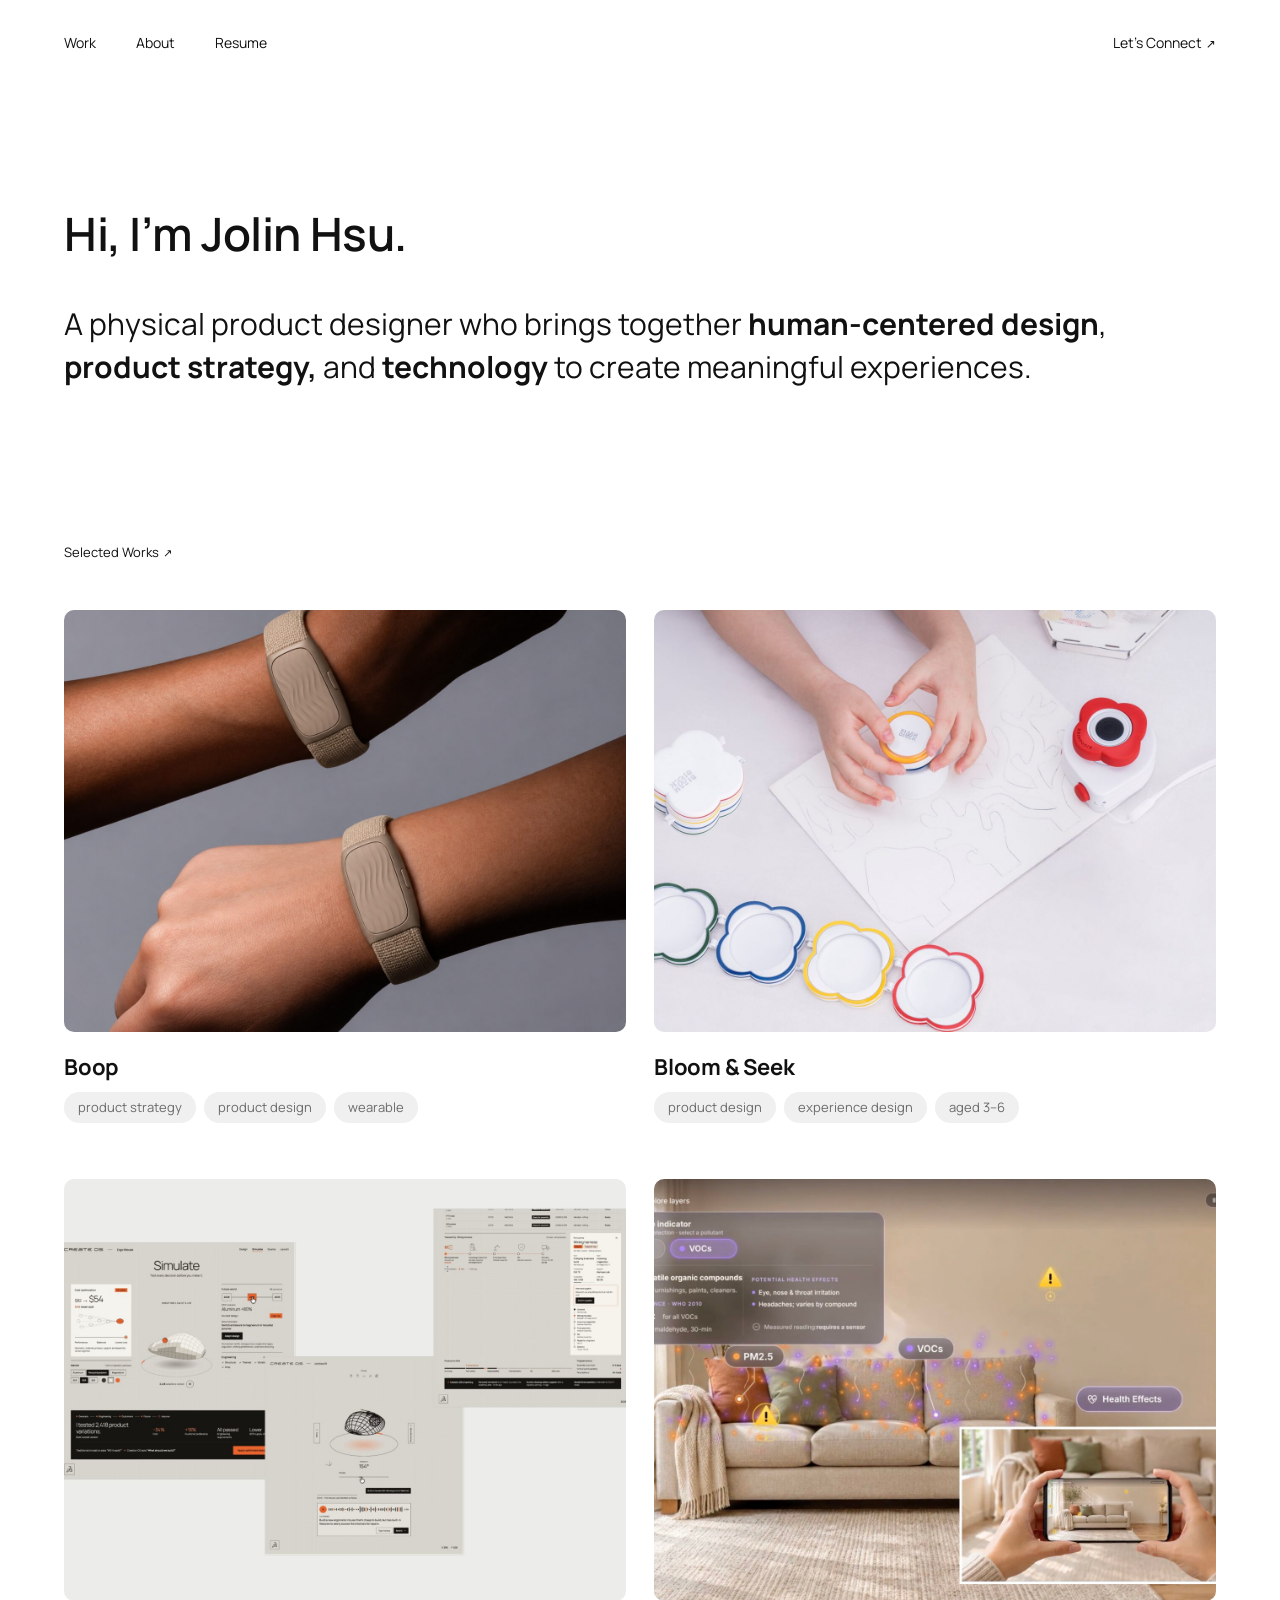
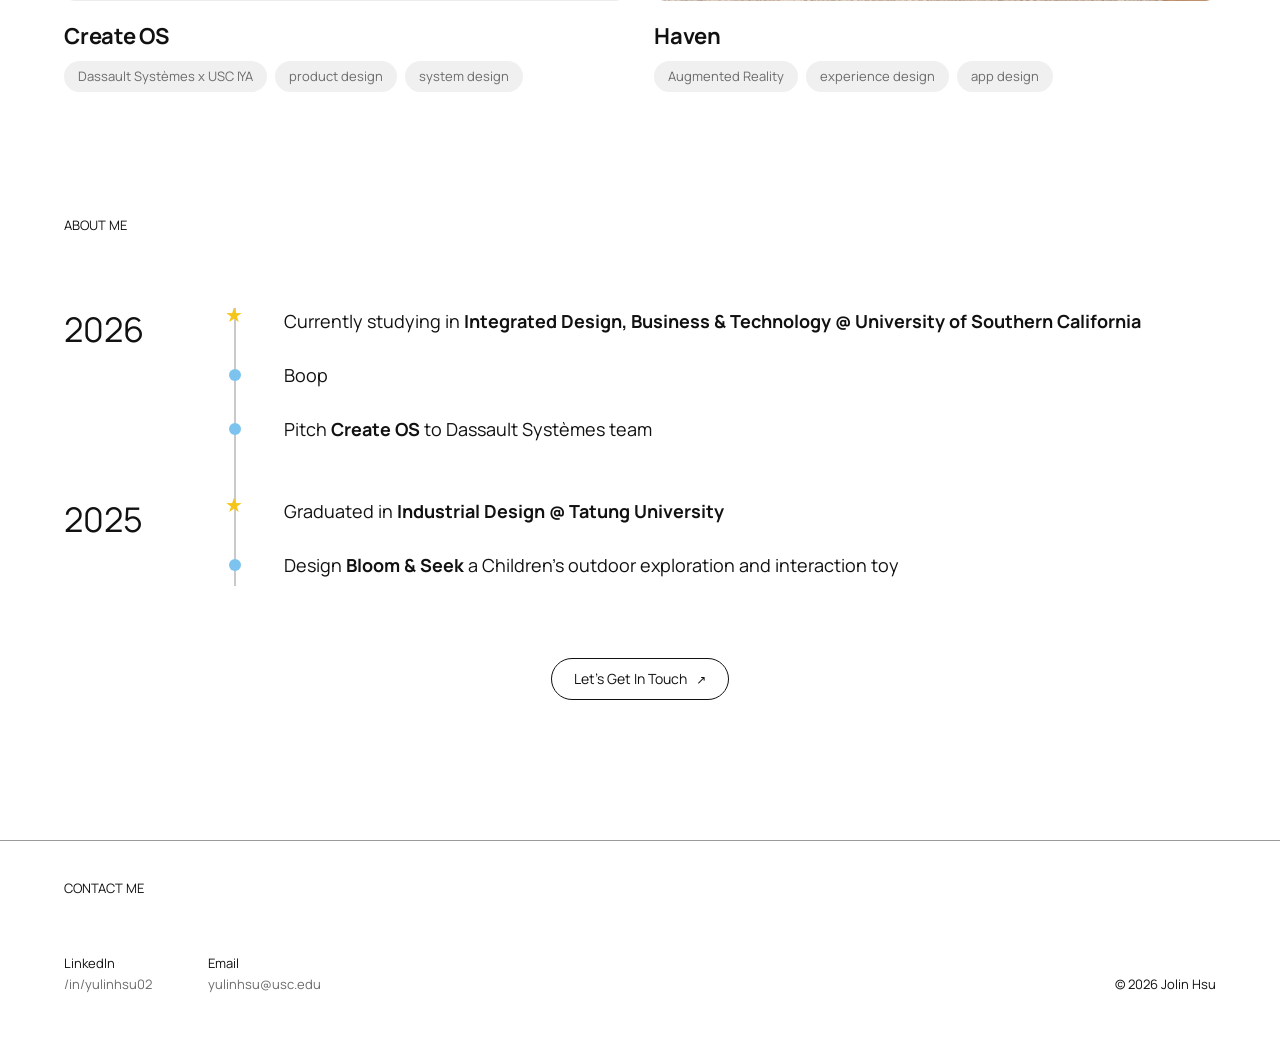
==== index.html @ cf4fb306 "Add portfolio site: Home, Resume and Boop case study Co-Authored-By: Claude Opus 5.5 <noreply@anthro" ====
<!doctype html>
<html lang="en">
<head>
  <meta charset="utf-8">
  <meta name="viewport" content="width=device-width, initial-scale=1">
  <title>Jolin Hsu · Physical Product Designer</title>
  <meta name="description" content="Jolin (Yu Lin) Hsu, a physical product designer bringing together human-centered design, product strategy and technology.">
  <link rel="preconnect" href="https://fonts.googleapis.com">
  <link rel="preconnect" href="https://fonts.gstatic.com" crossorigin>
  <link href="https://fonts.googleapis.com/css2?family=Manrope:wght@400;500;600;700&display=swap" rel="stylesheet">
  <link rel="stylesheet" href="assets/style.css">
</head>
<body>
  <header class="site-header">
    <div class="wrap">
      <ul class="nav">
        <li><a href="#work">Work</a></li>
        <li><a href="#about">About</a></li>
        <li><a href="resume/">Resume</a></li>
      </ul>
      <a class="connect arrow" href="#contact">Let's Connect</a>
    </div>
  </header>

  <main>
    <section class="intro">
      <div class="wrap">
        <h1>Hi, I’m Jolin Hsu.</h1>
        <p>A physical product designer who brings together <strong>human-centered design</strong>, <strong>product strategy,</strong> and <strong>technology</strong> to create meaningful experiences.</p>
      </div>
    </section>

    <section id="work">
      <div class="wrap">
        <p class="label arrow">Selected Works</p>
        <div class="grid">
          <a class="card" href="boop/" data-cursor="View me">
            <div class="card-media"><img src="assets/img/boop-card.jpg" alt="Two wrists wearing the Boop band, an oatmeal woven wristband with a textured plate"></div>
            <h3>Boop</h3>
            <div class="tags"><span class="tag">product strategy</span><span class="tag">product design</span><span class="tag">wearable</span></div>
          </a>
          <div class="card" data-cursor="Coming soon">
            <span class="soon-badge">Coming soon</span>
            <div class="card-media"><img src="assets/img/bloom-seek-card.jpg" alt="A child's hands pressing a flower-shaped ring onto a cardboard sheet, with colourful rings and a red flower-shaped scanner" loading="lazy"></div>
            <h3>Bloom &amp; Seek</h3>
            <div class="tags"><span class="tag">product design</span><span class="tag">experience design</span><span class="tag">aged 3–6</span></div>
          </div>
          <div class="card" data-cursor="Coming soon">
            <span class="soon-badge">Coming soon</span>
            <div class="card-media"><img src="assets/img/create-os-card.jpg" alt="Three Create OS interface screens: a simulation dashboard, a voice-driven 3D modelling view and a parts traceability view" loading="lazy"></div>
            <h3>Create OS</h3>
            <div class="tags"><span class="tag">Dassault Systèmes x USC IYA</span><span class="tag">product design</span><span class="tag">system design</span></div>
          </div>
          <div class="card" data-cursor="Coming soon">
            <span class="soon-badge">Coming soon</span>
            <div class="card-media"><img src="assets/img/haven-card.jpg" alt="Haven augmented reality view of a living room showing air pollutant particles around a sofa, with a phone held up to scan the room" loading="lazy"></div>
            <h3>Haven</h3>
            <div class="tags"><span class="tag">Augmented Reality</span><span class="tag">experience design</span><span class="tag">app design</span></div>
          </div>
        </div>
      </div>
    </section>

    <section class="about" id="about">
      <div class="wrap">
        <p class="label">ABOUT ME</p>
        <div class="timeline">
          <div class="year">
            <div class="year-num">2026</div>
            <ul class="events">
              <li class="milestone">Currently studying in <strong>Integrated Design, Business &amp; Technology @ University of Southern California</strong></li>
              <li><a href="boop/">Boop</a></li>
              <li>Pitch <strong>Create OS</strong> to Dassault Systèmes team</li>
            </ul>
          </div>
          <div class="year">
            <div class="year-num">2025</div>
            <ul class="events">
              <li class="milestone">Graduated in <strong>Industrial Design @ Tatung University</strong></li>
              <li>Design <strong>Bloom &amp; Seek</strong> a Children’s outdoor exploration and interaction toy</li>
            </ul>
          </div>
        </div>
        <div class="cta-row"><a class="pill-outline arrow" href="mailto:yulinhsu@usc.edu">Let’s Get In Touch</a></div>
      </div>
    </section>
  </main>

  <footer class="site-footer" id="contact">
    <div class="wrap">
      <h2>Contact me</h2>
      <div class="footer-row">
        <div class="contacts">
          <a href="https://www.linkedin.com/in/yulinhsu02" target="_blank" rel="noopener">LinkedIn<span>/in/yulinhsu02</span></a>
          <a href="mailto:yulinhsu@usc.edu">Email<span>yulinhsu@usc.edu</span></a>
        </div>
        <span>© 2026 Jolin Hsu</span>
      </div>
    </div>
  </footer>
  <script src="assets/cursor.js"></script>
</body>
</html>
---- assets/style.css ----
/* Jolin Hsu portfolio, shared styles (matched to the Figma design) */
:root {
  --ink: #111111;
  --text: #2b2b2b;
  --muted: #6b6b6b;
  --line: #9a9a9a;
  --hair: #e3e3e3;
  --card: #f4f4f4;
  --card-2: #dcdcdc;
  --tag: #f0f0f0;
  --bg: #ffffff;
  --pink: #ff1f8f;
  --star: #f5c518;
  --dot: #7cc4ef;
  --max: 1152px;
  --gutter: 64px;
  --font: "Manrope", system-ui, -apple-system, "Segoe UI", sans-serif;
}

*, *::before, *::after { box-sizing: border-box; }
html { -webkit-text-size-adjust: 100%; scroll-behavior: smooth; }
body {
  margin: 0; background: var(--bg); color: var(--text);
  font-family: var(--font); font-size: 16px; line-height: 1.6;
  -webkit-font-smoothing: antialiased;
}
img { max-width: 100%; display: block; }
a { color: inherit; }
h1, h2, h3 { color: var(--ink); line-height: 1.2; margin: 0; font-weight: 700; letter-spacing: -0.01em; }
p { margin: 0; }
b, strong { color: var(--ink); font-weight: 700; }

.wrap { max-width: calc(var(--max) + var(--gutter) * 2); margin: 0 auto; padding: 0 var(--gutter); }
.arrow::after { content: "↗"; font-size: .85em; margin-left: 4px; }

/* ---------- Header ---------- */
.site-header { padding: 32px 0; }
.site-header .wrap { display: flex; align-items: center; justify-content: space-between; gap: 16px; }
.nav { display: flex; gap: 40px; list-style: none; margin: 0; padding: 0; font-size: 14px; }
.nav a, .connect { text-decoration: none; color: var(--ink); }
.nav a:hover, .connect:hover { text-decoration: underline; text-underline-offset: 4px; }
.nav a[aria-current="page"] { text-decoration: underline; text-underline-offset: 4px; }
.connect { font-size: 14px; }

/* ---------- Pills ---------- */
.pill-outline {
  display: inline-flex; align-items: center; gap: 6px; padding: 9px 22px;
  border: 1px solid var(--ink); border-radius: 999px; font-size: 14px; color: var(--ink);
  text-decoration: none; background: #fff; white-space: nowrap; transition: background .2s, color .2s;
}
a.pill-outline:hover { background: var(--ink); color: #fff; }
.tags { display: flex; flex-wrap: wrap; gap: 8px; }
.tag { background: var(--tag); border-radius: 999px; padding: 5px 14px; font-size: 13px; color: var(--muted); }

/* ---------- Home ---------- */
.intro { padding: 120px 0 150px; }
.intro h1 { font-size: clamp(34px, 3.6vw, 46px); margin-bottom: 40px; font-weight: 600; }
.intro p { font-size: clamp(20px, 2.4vw, 30px); line-height: 1.45; color: var(--ink); max-width: 1080px; }

.label { font-size: 13px; color: var(--ink); margin-bottom: 48px; display: inline-block; text-decoration: none; }

.grid { display: grid; grid-template-columns: repeat(2, 1fr); gap: 56px 28px; }
.card { position: relative; display: block; cursor: default; text-decoration: none; color: inherit; }
.card-media { aspect-ratio: 4 / 3; border-radius: 10px; overflow: hidden; background: var(--card); }
.card-media img { width: 100%; height: 100%; object-fit: cover; transition: transform .7s cubic-bezier(.2,.7,.2,1), filter .4s; }
.card h3 { font-size: 22px; margin: 22px 0 12px; font-weight: 700; }

/* Card hover: lift + zoom the image, dim the other cards */
@media (hover: hover) {
  .card-media { transition: box-shadow .4s, transform .4s cubic-bezier(.2,.7,.2,1); }
  .card:hover .card-media { transform: translateY(-6px); box-shadow: 0 18px 40px rgba(0,0,0,.12); }
  .card:hover .card-media img { transform: scale(1.05); }
  .grid:hover .card:not(:hover) .card-media img { filter: grayscale(.5) brightness(1.04); }
}

/* About timeline */
.about { padding-top: 120px; }
.timeline { margin-top: 24px; }
.year { display: grid; grid-template-columns: 170px 1fr; }
.year + .year { margin-top: 0; }
.year-num { font-size: 34px; color: var(--ink); line-height: 1; padding-top: 4px; }
.events { list-style: none; margin: 0; padding: 0 0 56px 0; border-left: 2px solid #c9c9c9; }
.year:last-child .events { padding-bottom: 8px; }
.events li { position: relative; padding: 0 0 28px 48px; font-size: 18px; color: var(--ink); line-height: 1.45; }
.events li:last-child { padding-bottom: 0; }
.events li::before {
  content: ""; position: absolute; left: -7px; top: 7px; width: 12px; height: 12px; border-radius: 50%; background: var(--dot);
}
.events li.milestone::before {
  content: "★"; background: none; color: var(--star); width: auto; height: auto; left: -11px; top: -3px; font-size: 20px; line-height: 1;
}
.events a { text-decoration: none; }
.events a:hover { text-decoration: underline; }
.cta-row { display: flex; justify-content: center; margin-top: 72px; }

/* ---------- Custom cursor tag ---------- */
.cursor-tag {
  position: fixed; left: 0; top: 0; z-index: 1000; pointer-events: none;
  padding: 12px 24px; border-radius: 999px; background: var(--pink); color: #fff;
  font: 600 15px/1 var(--font); text-align: center; white-space: nowrap;
  transform: translate(-50%, -50%) scale(.3); opacity: 0;
  transition: opacity .2s ease, transform .25s cubic-bezier(.2,.9,.3,1.3);
  box-shadow: 0 6px 18px rgba(255, 31, 143, .35);
}
.cursor-tag.is-on { opacity: 1; transform: translate(-50%, -50%) scale(1); }
@media (hover: hover) and (pointer: fine) { .has-cursor-tag .card { cursor: none; } }
.soon-badge { display: none; }
@media (hover: none) {
  .soon-badge {
    display: block; position: absolute; top: 12px; left: 12px; background: var(--pink); color: #fff;
    font-size: 12px; font-weight: 600; padding: 6px 12px; border-radius: 999px;
  }
}

/* ---------- Footer ---------- */
.site-footer { margin-top: 140px; border-top: 1px solid var(--line); padding: 40px 0 56px; font-size: 13px; color: var(--ink); }
.site-footer h2 { font-size: 13px; font-weight: 400; text-transform: uppercase; margin-bottom: 56px; }
.footer-row { display: flex; justify-content: space-between; align-items: flex-end; flex-wrap: wrap; gap: 24px; }
.contacts { display: flex; gap: 56px; flex-wrap: wrap; }
.contacts a { text-decoration: none; display: block; }
.contacts a:hover { text-decoration: underline; }
.contacts span { display: block; color: var(--muted); }

/* ---------- Case study (/boop) ---------- */
.cs-hero { max-width: calc(var(--max) + var(--gutter) * 2); margin: 0 auto; }
.cs-hero img { width: 100%; height: auto; aspect-ratio: 1280 / 300; object-fit: cover; }
.cs-head { padding: 40px 0 0; }
.cs-head .pills { display: flex; flex-wrap: wrap; gap: 14px; }
.cs-head .pills span { border: 1px solid var(--ink); border-radius: 999px; padding: 7px 18px; font-size: 13px; color: var(--ink); }
.cs-head h1 { font-size: clamp(48px, 6vw, 72px); margin: 24px 0 6px; letter-spacing: -0.02em; }
.cs-head .sub { font-size: clamp(20px, 2.4vw, 32px); color: var(--ink); }

.meta { display: grid; grid-template-columns: 1fr 2fr 1fr; margin-top: 48px; }
.meta > div { padding: 0 28px; border-left: 1px solid var(--hair); }
.meta > div:first-child { padding-left: 0; border-left: 0; }
.meta h2 { font-size: 12px; font-weight: 500; color: var(--muted); text-transform: uppercase; margin-bottom: 18px; letter-spacing: .02em; }
.meta p, .meta li { font-size: 14px; color: var(--ink); line-height: 1.5; }
.team { display: grid; grid-template-columns: auto 1fr 1fr; gap: 0 48px; }
.team ul { list-style: none; margin: 0; padding: 0; }

.cs-section { padding-top: 120px; }
.kicker { font-size: 13px; color: var(--ink); text-transform: uppercase; margin-bottom: 14px; }
.cs-section h2 { font-size: clamp(24px, 2.5vw, 32px); margin-bottom: 22px; font-weight: 700; }
.cs-section .body { max-width: 1040px; font-size: 16px; color: var(--text); }
.cs-section .body p + p { margin-top: 14px; }

.cards-3 { display: grid; grid-template-columns: repeat(3, 1fr); gap: 52px; margin-top: 48px; }
.step-card { background: var(--card); border-radius: 18px; padding: 38px 38px 44px; min-height: 230px; }
.step-card .n { font-size: 24px; color: var(--ink); }
.step-card h3 { font-size: 24px; font-weight: 500; margin: 0 0 28px; }
.step-card p { font-size: 14px; color: var(--ink); }

.hmw { margin-top: 48px; font-size: 16px; color: var(--ink); }
.hmw b { font-weight: 500; font-size: clamp(20px, 2vw, 26px); text-transform: uppercase; margin-right: 6px; }

.voices { display: grid; grid-template-columns: repeat(3, 1fr); gap: 52px; margin-top: 48px; }
.voice { display: flex; flex-direction: column; gap: 28px; }
.bubble { position: relative; background: var(--card); border-radius: 18px; padding: 36px 38px; min-height: 150px; font-size: 15px; color: var(--ink); }
.bubble::after { content: ""; position: absolute; left: 50%; bottom: -18px; transform: translateX(-50%); border: 18px solid transparent; border-bottom: 0; border-top-color: var(--card); }
.bubble cite { display: block; font-style: normal; margin-top: 18px; color: var(--text); font-size: 14px; }
.need { background: var(--card-2); border-radius: 18px; padding: 36px 38px; flex: 1; }
.need h3 { font-size: 24px; font-weight: 500; margin-bottom: 26px; }
.need p { font-size: 14px; color: var(--ink); }

.figure { margin: 48px 0 0; }
.figure img { width: 100%; border-radius: 10px; }
.figure.crop img { aspect-ratio: 16 / 10; object-fit: cover; object-position: center 40%; }
.figure figcaption { font-size: 13px; color: var(--muted); margin-top: 12px; }

.gap-row { display: grid; grid-template-columns: repeat(3, 1fr); gap: 28px; margin-top: 40px; }
.gap-row .need h3 { font-size: 20px; margin-bottom: 14px; }
.gap-row .need .k { font-size: 12px; text-transform: uppercase; color: var(--muted); margin-bottom: 10px; }
.gap-row .need.us { background: #ffe3f1; }

.loop { display: grid; grid-template-columns: repeat(3, 1fr); gap: 20px; margin-top: 48px; counter-reset: s; }
.loop li { list-style: none; border-top: 2px solid var(--ink); padding-top: 18px; }
.loop b { display: block; font-size: 20px; font-weight: 600; color: var(--ink); margin-bottom: 6px; }
.loop span { font-size: 14px; }
.loop-wrap { padding: 0; margin: 0; }

.two-up { display: grid; grid-template-columns: 1fr 1fr; gap: 28px; margin-top: 28px; }
.two-up img { width: 100%; height: 100%; object-fit: cover; border-radius: 10px; }

.principles { display: grid; grid-template-columns: repeat(4, 1fr); gap: 28px; margin-top: 48px; }
.principles div { background: var(--card); border-radius: 18px; padding: 28px; }
.principles h3 { font-size: 18px; font-weight: 600; margin-bottom: 10px; }
.principles p { font-size: 14px; }

.stats { display: grid; grid-template-columns: repeat(3, 1fr); gap: 28px; margin-top: 48px; }
.stat { border-top: 1px solid var(--ink); padding-top: 18px; }
.stat b { display: block; font-size: clamp(32px, 3.6vw, 48px); font-weight: 600; letter-spacing: -0.02em; line-height: 1.1; margin-bottom: 8px; }
.stat span { font-size: 14px; }

.roadmap { list-style: none; padding: 0; margin: 48px 0 0; display: grid; grid-template-columns: repeat(4, 1fr); gap: 20px; }
.roadmap li { border-top: 2px solid var(--hair); padding-top: 16px; font-size: 14px; }
.roadmap li.now { border-color: var(--pink); }
.roadmap b { display: block; font-size: 16px; margin-bottom: 4px; }
.roadmap .when { color: var(--muted); font-size: 13px; display: block; margin-bottom: 4px; }

.big-quote { font-size: clamp(22px, 2.6vw, 32px); font-weight: 500; line-height: 1.35; color: var(--ink); max-width: 1000px; }
.back { margin-top: 72px; display: flex; justify-content: center; }

/* ---------- Resume ---------- */
.resume { max-width: 640px; margin: 0 auto; padding: 90px 24px 0; }
.resume h1 { font-size: clamp(32px, 4vw, 44px); font-weight: 600; margin-bottom: 36px; }
.resume h2 { font-size: 14px; font-weight: 500; color: var(--ink); margin: 40px 0 18px; }
.resume .about-text { font-size: 14px; color: var(--muted); line-height: 1.7; }
.resume .about-text b { color: var(--text); }
.cv-row { display: grid; grid-template-columns: 128px 1fr; gap: 0 0; font-size: 14px; }
.cv-row + .cv-row { margin-top: 26px; }
.cv-row .when { color: var(--muted); }
.cv-row h3 { font-size: 14px; font-weight: 700; line-height: 1.6; }
.cv-row h3 a { text-decoration: none; }
.cv-row h3 a:hover { text-decoration: underline; }
.cv-row .where { color: var(--muted); }
.thumbs { display: grid; grid-template-columns: repeat(3, 1fr); gap: 8px; margin-top: 24px; }
.thumbs img { border-radius: 6px; aspect-ratio: 3 / 2; object-fit: cover; width: 100%; border: 1px solid var(--hair); }

/* ---------- Responsive ---------- */
@media (max-width: 960px) {
  :root { --gutter: 32px; }
  .cards-3, .voices { gap: 24px; }
  .principles { grid-template-columns: repeat(2, 1fr); }
}
@media (max-width: 760px) {
  :root { --gutter: 16px; }
  .nav { gap: 20px; }
  .intro { padding: 64px 0 80px; }
  .grid { grid-template-columns: 1fr; gap: 40px; }
  .year { grid-template-columns: 1fr; gap: 16px; }
  .year-num { font-size: 28px; }
  .events { margin-left: 8px; }
  .events li { font-size: 16px; }
  .meta { grid-template-columns: 1fr; gap: 28px; }
  .meta > div { padding: 0; border-left: 0; }
  .team { grid-template-columns: 1fr; gap: 8px; }
  .cards-3, .voices, .gap-row, .stats, .two-up, .principles { grid-template-columns: 1fr; }
  .loop { grid-template-columns: 1fr; }
  .roadmap { grid-template-columns: 1fr 1fr; }
  .cs-section { padding-top: 80px; }
  .cv-row { grid-template-columns: 1fr; }
  .cv-row .when { margin-bottom: 2px; }
}
@media (max-width: 420px) {
  .nav { gap: 14px; font-size: 13px; }
  .loop, .roadmap { grid-template-columns: 1fr; }
}
@media (prefers-reduced-motion: reduce) {
  html { scroll-behavior: auto; }
  *, *::before, *::after { transition: none !important; }
}
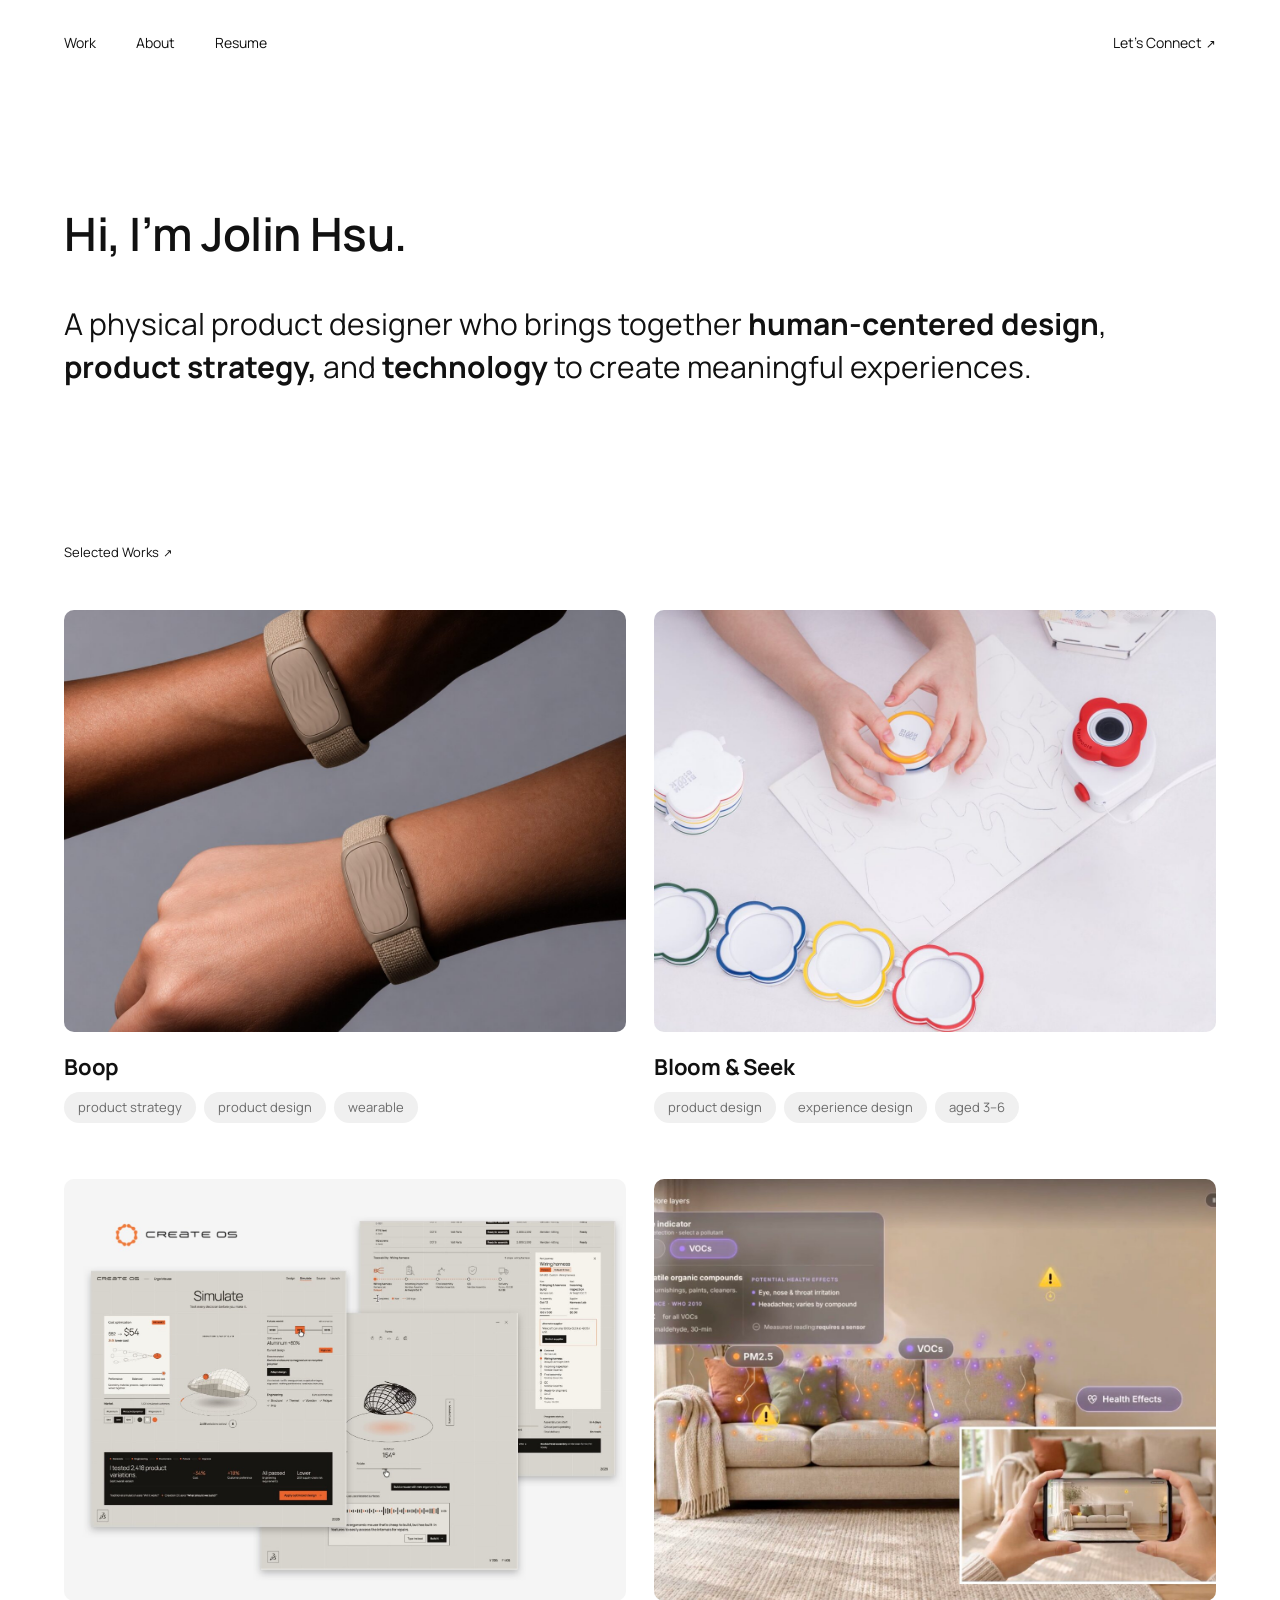
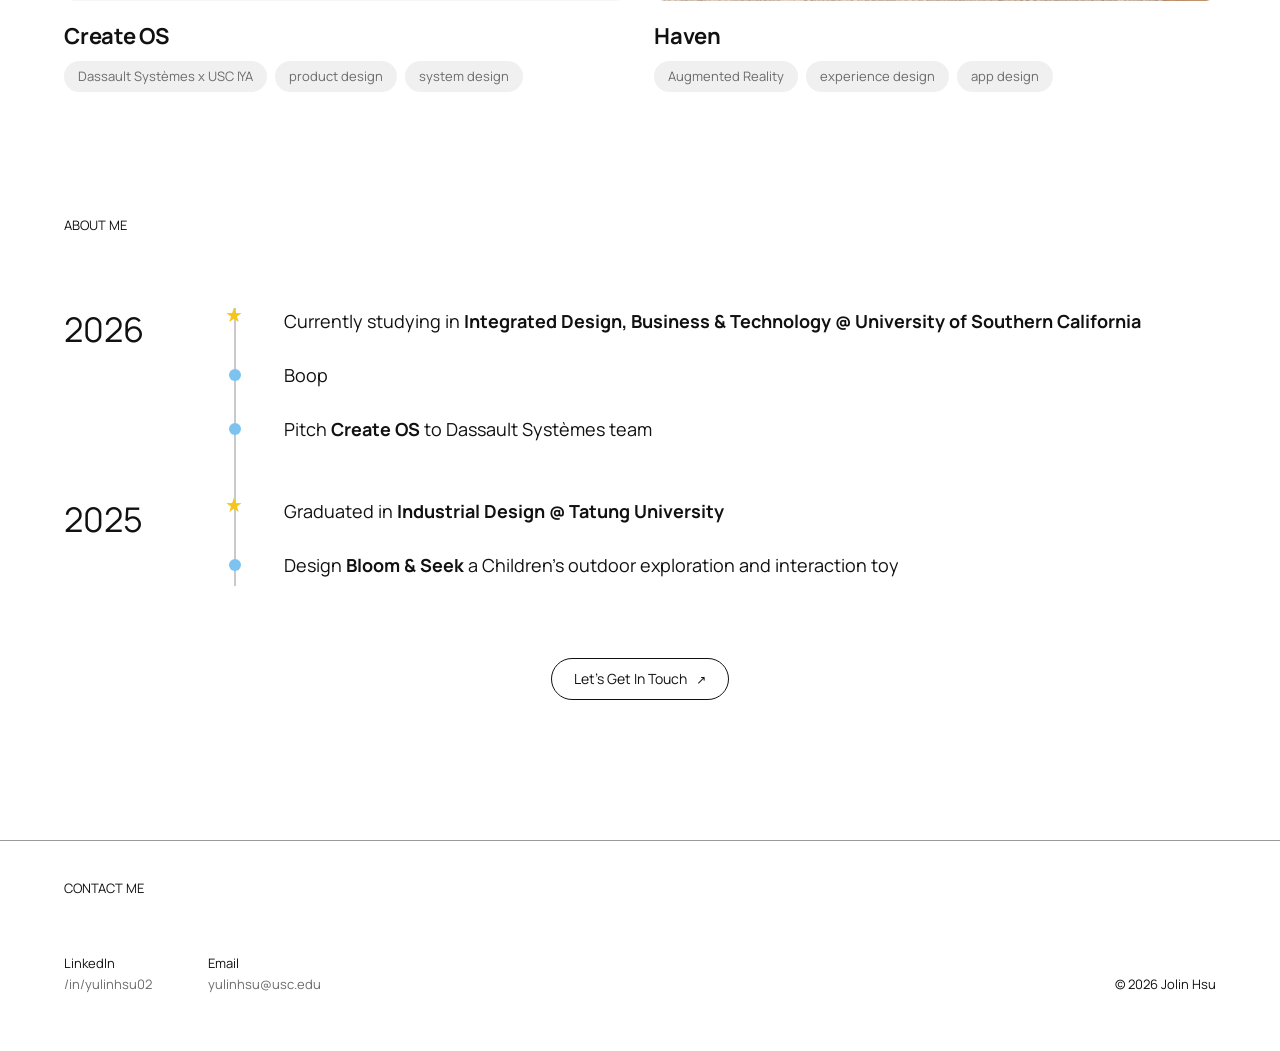
==== commit 0b442788: "Create OS card: new layout with logo Co-Authored-By: Claude Opus 5.5 <noreply@anthropic.com> Claude-" ====
--- a/index.html
+++ b/index.html
@@ -8,7 +8,7 @@
   <link rel="preconnect" href="https://fonts.googleapis.com">
   <link rel="preconnect" href="https://fonts.gstatic.com" crossorigin>
   <link href="https://fonts.googleapis.com/css2?family=Manrope:wght@400;500;600;700&display=swap" rel="stylesheet">
-  <link rel="stylesheet" href="assets/style.css">
+  <link rel="stylesheet" href="assets/style.css?v=5">
 </head>
 <body>
   <header class="site-header">
@@ -18,7 +18,7 @@
         <li><a href="#about">About</a></li>
         <li><a href="resume/">Resume</a></li>
       </ul>
-      <a class="connect arrow" href="#contact">Let's Connect</a>
+      <a class="connect arrow" href="https://www.linkedin.com/in/yulinhsu02" target="_blank" rel="noopener">Let's Connect</a>
     </div>
   </header>
 
@@ -47,7 +47,7 @@
           </div>
           <div class="card" data-cursor="Coming soon">
             <span class="soon-badge">Coming soon</span>
-            <div class="card-media"><img src="assets/img/create-os-card.jpg" alt="Three Create OS interface screens: a simulation dashboard, a voice-driven 3D modelling view and a parts traceability view" loading="lazy"></div>
+            <div class="card-media"><img src="assets/img/create-os-card.jpg?v=2" alt="Three Create OS interface screens: a simulation dashboard, a voice-driven 3D modelling view and a parts traceability view" loading="lazy"></div>
             <h3>Create OS</h3>
             <div class="tags"><span class="tag">Dassault Systèmes x USC IYA</span><span class="tag">product design</span><span class="tag">system design</span></div>
           </div>
@@ -98,6 +98,6 @@
       </div>
     </div>
   </footer>
-  <script src="assets/cursor.js"></script>
+  <script src="assets/cursor.js?v=5"></script>
 </body>
 </html>
--- a/assets/style.css
+++ b/assets/style.css
@@ -9,7 +9,8 @@
   --card-2: #dcdcdc;
   --tag: #f0f0f0;
   --bg: #ffffff;
-  --pink: #ff1f8f;
+  --pink: #1b2a57;
+  --hot-pink: #ff1f8f;
   --star: #f5c518;
   --dot: #7cc4ef;
   --max: 1152px;
@@ -96,18 +97,19 @@
 /* ---------- Custom cursor tag ---------- */
 .cursor-tag {
   position: fixed; left: 0; top: 0; z-index: 1000; pointer-events: none;
-  padding: 12px 24px; border-radius: 999px; background: var(--pink); color: #fff;
+  padding: 12px 24px; border-radius: 999px; background: var(--hot-pink); color: #fff;
   font: 600 15px/1 var(--font); text-align: center; white-space: nowrap;
   transform: translate(-50%, -50%) scale(.3); opacity: 0;
   transition: opacity .2s ease, transform .25s cubic-bezier(.2,.9,.3,1.3);
   box-shadow: 0 6px 18px rgba(255, 31, 143, .35);
 }
+.cursor-tag.is-soon { background: #fff; color: var(--hot-pink); box-shadow: inset 0 0 0 1.5px var(--hot-pink), 0 6px 18px rgba(255, 31, 143, .2); }
 .cursor-tag.is-on { opacity: 1; transform: translate(-50%, -50%) scale(1); }
 @media (hover: hover) and (pointer: fine) { .has-cursor-tag .card { cursor: none; } }
 .soon-badge { display: none; }
 @media (hover: none) {
   .soon-badge {
-    display: block; position: absolute; top: 12px; left: 12px; background: var(--pink); color: #fff;
+    display: block; position: absolute; top: 12px; left: 12px; background: #fff; color: var(--hot-pink); border: 1.5px solid var(--hot-pink);
     font-size: 12px; font-weight: 600; padding: 6px 12px; border-radius: 999px;
   }
 }
@@ -170,7 +172,7 @@
 .gap-row { display: grid; grid-template-columns: repeat(3, 1fr); gap: 28px; margin-top: 40px; }
 .gap-row .need h3 { font-size: 20px; margin-bottom: 14px; }
 .gap-row .need .k { font-size: 12px; text-transform: uppercase; color: var(--muted); margin-bottom: 10px; }
-.gap-row .need.us { background: #ffe3f1; }
+.gap-row .need.us { background: #dbe3f4; }
 
 .loop { display: grid; grid-template-columns: repeat(3, 1fr); gap: 20px; margin-top: 48px; counter-reset: s; }
 .loop li { list-style: none; border-top: 2px solid var(--ink); padding-top: 18px; }
@@ -249,3 +251,59 @@
   html { scroll-behavior: auto; }
   *, *::before, *::after { transition: none !important; }
 }
+
+/* ---------- /boop: more space, pink accents, one size smaller ---------- */
+.page-boop { --pink: #1b2a57; --pink-soft: #eef2fa; --pink-mid: #dbe3f4; font-size: 15px; }
+.page-boop .cs-head { padding-top: 64px; }
+.page-boop .cs-head .pills span { border-color: var(--pink); color: var(--pink); font-size: 12px; }
+.page-boop .cs-head h1 { font-size: clamp(44px, 5.4vw, 64px); margin: 32px 0 10px; }
+.page-boop .cs-head .sub { font-size: clamp(18px, 2.1vw, 28px); }
+.page-boop .meta { margin-top: 72px; }
+.page-boop .meta h2 { font-size: 11px; color: var(--pink); }
+.page-boop .meta p, .page-boop .meta li { font-size: 13px; }
+.page-boop .cs-section { padding-top: 180px; }
+.page-boop .kicker { font-size: 12px; color: var(--pink); font-weight: 600; letter-spacing: .04em; margin-bottom: 18px; }
+.page-boop .cs-section h2 { font-size: clamp(22px, 2.2vw, 28px); margin-bottom: 28px; }
+.page-boop .cs-section .body { font-size: 15px; line-height: 1.75; max-width: 880px; }
+.page-boop .cs-section .body p + p { margin-top: 18px; }
+.page-boop .cards-3, .page-boop .voices { gap: 64px; margin-top: 64px; }
+.page-boop .step-card { background: var(--pink-soft); padding: 44px 40px 52px; }
+.page-boop .step-card .n { font-size: 20px; color: var(--pink); font-weight: 600; }
+.page-boop .step-card h3, .page-boop .need h3 { font-size: 21px; }
+.page-boop .step-card p, .page-boop .need p { font-size: 13px; line-height: 1.6; }
+.page-boop .hmw { margin-top: 64px; padding: 36px 40px; background: var(--pink-soft); border-left: 3px solid var(--pink); border-radius: 0 14px 14px 0; font-size: 15px; }
+.page-boop .hmw b { font-size: clamp(18px, 1.8vw, 22px); color: var(--pink); }
+.page-boop .bubble { font-size: 14px; }
+.page-boop .bubble cite { font-size: 13px; }
+.page-boop .need { background: var(--card); }
+.page-boop .figure { margin-top: 64px; }
+.page-boop .gap-row { gap: 32px; margin-top: 56px; }
+.page-boop .gap-row .need h3 { font-size: 18px; }
+.page-boop .gap-row .need .k { font-size: 11px; }
+.page-boop .gap-row .need.us { background: var(--pink-mid); }
+.page-boop .gap-row .need.us .k { color: var(--pink); }
+.page-boop .loop { gap: 40px; margin-top: 64px; }
+.page-boop .loop li { border-top-color: var(--pink); }
+.page-boop .loop b { font-size: 18px; }
+.page-boop .loop span { font-size: 13px; line-height: 1.65; }
+.page-boop .principles { gap: 32px; margin-top: 64px; }
+.page-boop .principles div { background: var(--pink-soft); padding: 32px; }
+.page-boop .principles h3 { font-size: 16px; }
+.page-boop .principles p { font-size: 13px; }
+.page-boop .stats { gap: 40px; margin-top: 64px; }
+.page-boop .stat { border-top-color: var(--pink); }
+.page-boop .stat b { font-size: clamp(28px, 3.2vw, 42px); color: var(--pink); }
+.page-boop .stat span { font-size: 13px; }
+.page-boop .roadmap { margin-top: 72px; gap: 28px; }
+.page-boop .roadmap b { font-size: 15px; }
+.page-boop .roadmap li { font-size: 13px; }
+.page-boop .big-quote { font-size: clamp(20px, 2.3vw, 28px); }
+.page-boop .vision { background: var(--pink-soft); border-radius: 24px; padding: 72px 64px; }
+.page-boop .back { margin-top: 56px; }
+.page-boop .site-footer { margin-top: 180px; }
+@media (max-width: 760px) {
+  .page-boop .cs-section { padding-top: 112px; }
+  .page-boop .cards-3, .page-boop .voices { gap: 32px; }
+  .page-boop .vision { padding: 40px 24px; }
+  .page-boop .hmw { padding: 24px; }
+}
